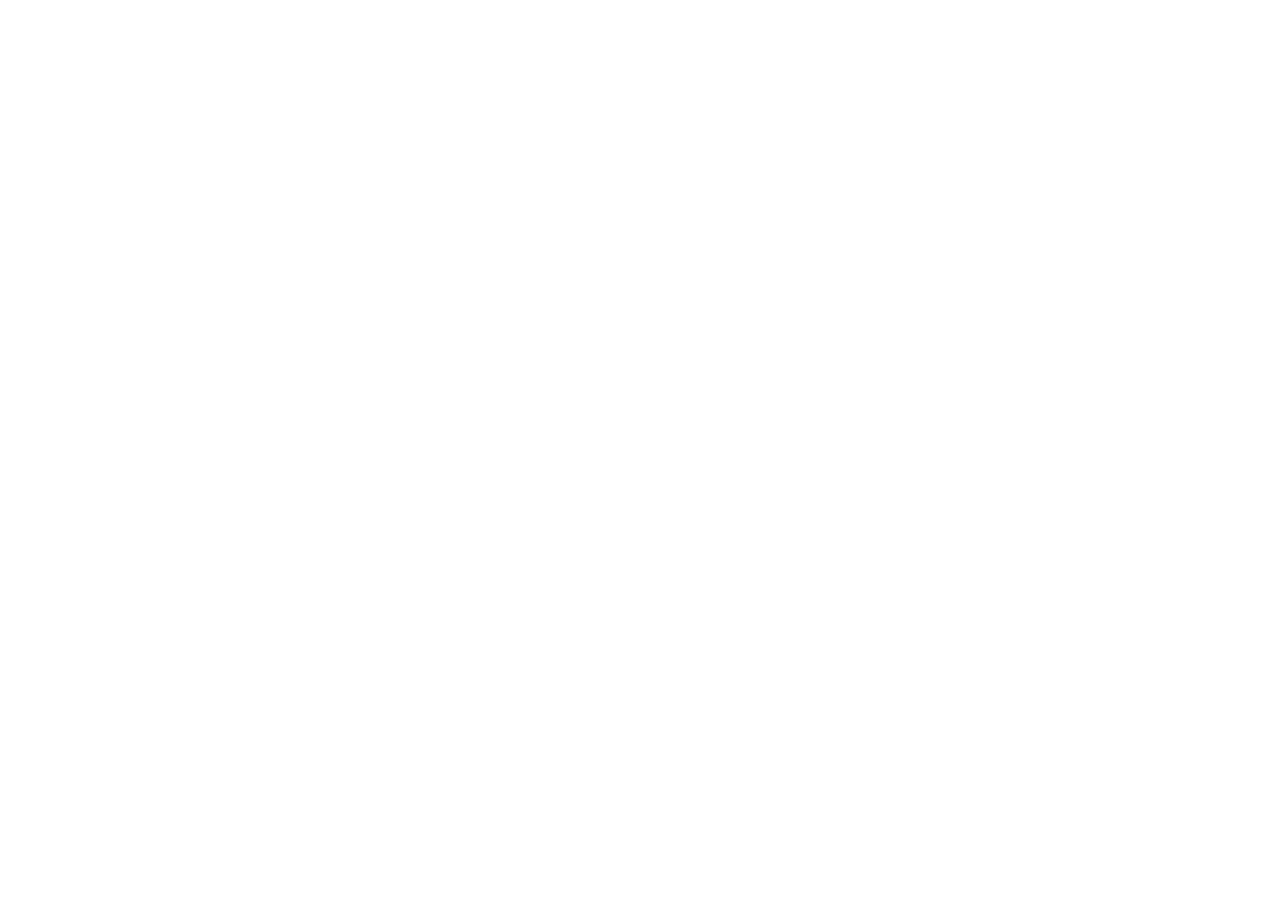
==== index.html @ e9d0d240 "Initial Commit" ====
<!DOCTYPE html>
<html lang="pt-BR">
<head>
    <meta charset="UTF-8">
    <meta name="viewport" content="width=device-width, initial-scale=1.0">
    <title>Paulo Gustavo Moreira Jalowyj - RU: 4232191</title>
</head>
<body>
    
</body>
</html>
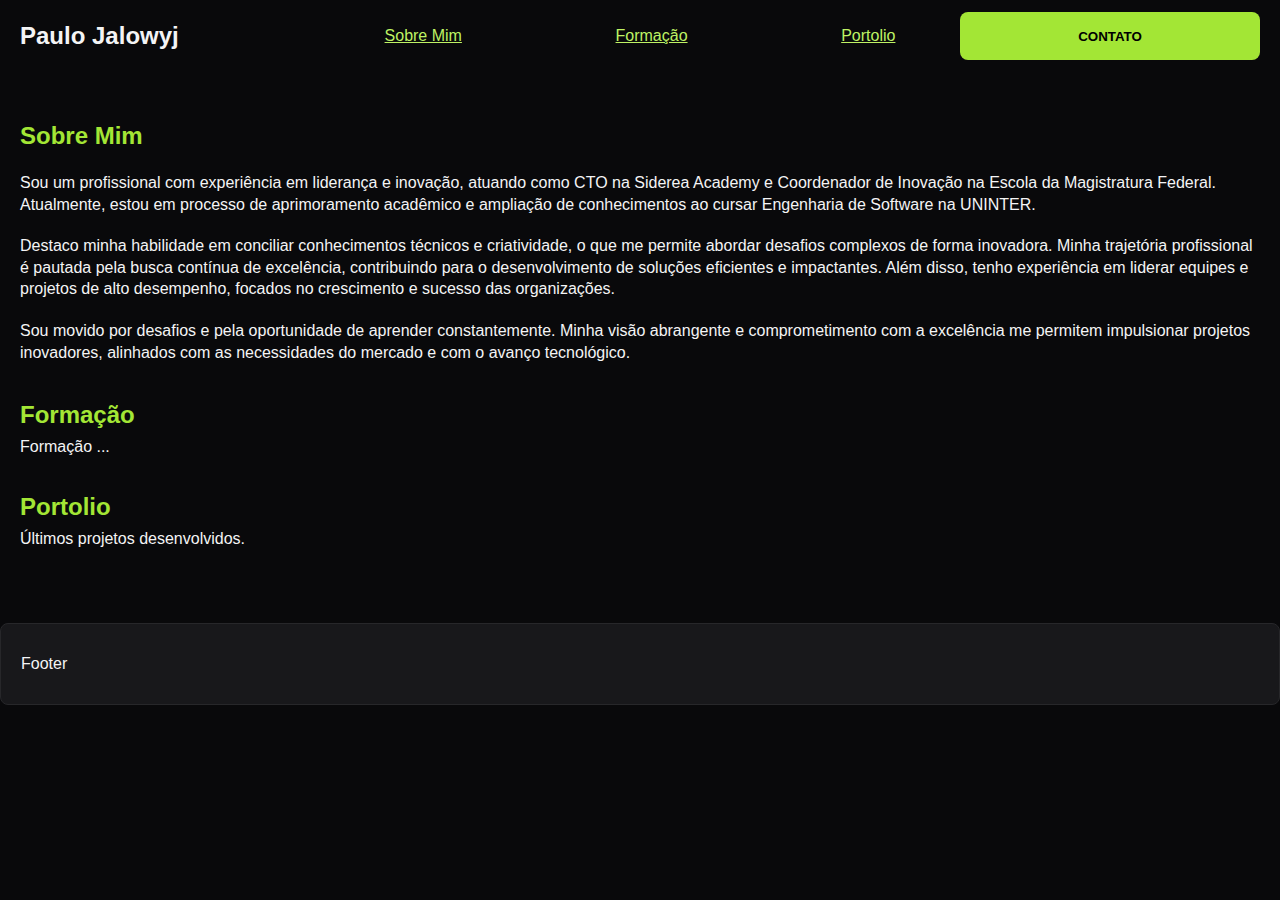
==== commit 23f68ef0: "Add homepage style" ====
--- a/index.html
+++ b/index.html
@@ -1,11 +1,119 @@
 <!DOCTYPE html>
 <html lang="pt-BR">
-<head>
-    <meta charset="UTF-8">
-    <meta name="viewport" content="width=device-width, initial-scale=1.0">
+  <head>
+    <meta charset="UTF-8" />
+    <meta name="viewport" content="width=device-width, initial-scale=1.0" />
+    <link rel="stylesheet" href="reset.css" />
+    <link rel="stylesheet" href="style.css" />
     <title>Paulo Gustavo Moreira Jalowyj - RU: 4232191</title>
-</head>
-<body>
-    
-</body>
-</html>+  </head>
+  <body>
+    <div class="container">
+      <header>
+        <h1 class="logo">Paulo Jalowyj</h1>
+        <nav class="nav">
+          <ul>
+            <li><a href="#sobre">Sobre Mim</a></li>
+            <li><a href="#formacao">Formação</a></li>
+            <li><a href="#portfolio">Portolio</a></li>
+          </ul>
+        </nav>
+        <div style="width: 100%; display: flex; justify-content: end">
+          <button class="contato" onclick="goToAnchor('contato')">
+            Contato
+          </button>
+        </div>
+      </header>
+    </div>
+    <main>
+      <div class="container">
+        <section id="sobre">
+          <div class="section-title-container">
+            <h2>Sobre Mim</h2>
+          </div>
+          <div class="content">
+            <p>
+              Sou um profissional com experiência em liderança e inovação,
+              atuando como CTO na Siderea Academy e Coordenador de Inovação na
+              Escola da Magistratura Federal. Atualmente, estou em processo de
+              aprimoramento acadêmico e ampliação de conhecimentos ao cursar
+              Engenharia de Software na UNINTER.
+            </p>
+
+            <p>
+              Destaco minha habilidade em conciliar conhecimentos técnicos e
+              criatividade, o que me permite abordar desafios complexos de forma
+              inovadora. Minha trajetória profissional é pautada pela busca
+              contínua de excelência, contribuindo para o desenvolvimento de
+              soluções eficientes e impactantes. Além disso, tenho experiência
+              em liderar equipes e projetos de alto desempenho, focados no
+              crescimento e sucesso das organizações.
+            </p>
+
+            <p>
+              Sou movido por desafios e pela oportunidade de aprender
+              constantemente. Minha visão abrangente e comprometimento com a
+              excelência me permitem impulsionar projetos inovadores, alinhados
+              com as necessidades do mercado e com o avanço tecnológico.
+            </p>
+          </div>
+        </section>
+
+        <section id="formacao">
+          <div class="section-title-container">
+            <h2>Formação</h2>
+            <p>Formação ...</p>
+          </div>
+          <div id=""></div>
+        </section>
+
+        <section id="portfolio">
+          <div class="section-title-container">
+            <h2>Portolio</h2>
+            <p>Últimos projetos desenvolvidos.</p>
+          </div>
+          <div id="github"></div>
+        </section>
+      </div>
+    </main>
+    <footer>
+      <div class="footer-content">Footer</div>
+      <div></div>
+    </footer>
+
+    <script>
+      // Fazendo uma requisição GET para a API de repositório no GitHub
+      fetch("https://api.github.com/users/paulojalowyj/repos?per_page=5")
+        .then((response) => response.json()) // Parse da resposta como JSON
+        .then((data) => {
+          // Manipulação dos dados recebidos da API
+          const dataContainer = document.getElementById("github");
+          data.map((item) => {
+            // Criar elementos com base nos dados da API
+            const card = document.createElement("div");
+            const id = document.createElement("p");
+            const language = document.createElement("p");
+
+            card.className = "repository-card";
+
+            id.textContent = item.id;
+            language.textContent = item.language;
+
+            dataContainer.appendChild(card);
+            card.appendChild(id);
+            card.appendChild(language);
+          });
+        })
+        .catch((error) =>
+          console.error("Ocorreu um erro ao buscar os dados da API:", error)
+        );
+
+      //Função de navegação para o botão de contato
+      function goToAnchor(anchor) {
+        var loc = document.location.toString().split("#")[0];
+        document.location = loc + "#" + anchor;
+        return false;
+      }
+    </script>
+  </body>
+</html>
--- a/style.css
+++ b/style.css
@@ -0,0 +1,143 @@
+:root {
+  --zinc-50: #fafafa;
+  --zinc-100: #f4f4f5;
+  --zinc-200: #e4e4e7;
+  --zinc-300: #d4d4d8;
+  --zinc-400: #a1a1aa;
+  --zinc-500: #71717a;
+  --zinc-600: #52525b;
+  --zinc-700: #3f3f46;
+  --zinc-800: #27272a;
+  --zinc-900: #18181b;
+  --zinc-950: #09090b;
+  --lime-50: #f7fee7;
+  --lime-100: #ecfccb;
+  --lime-200: #d9f99d;
+  --lime-300: #bef264;
+  --lime-400: #a3e635;
+  --lime-500: #84cc16;
+  --lime-600: #65a30d;
+  --lime-700: #4d7c0f;
+  --lime-800: #3f6212;
+  --lime-900: #365314;
+  --lime-950: #1a2e05;
+}
+
+html {
+  font-family: Arial, Helvetica, sans-serif;
+  color: var(--zinc-100);
+  background-color: var(--zinc-950);
+}
+
+nav {
+  width: 100%;
+}
+
+nav ul {
+  display: flex;
+  flex-direction: row;
+  justify-content: space-between;
+  width: 100%;
+}
+
+.nav a {
+  color: var(--lime-300);
+}
+
+.container {
+  padding: 12px 20px 12px 20px;
+  max-width: 1440px;
+  margin: auto;
+}
+
+header {
+  display: grid;
+  grid-template-columns: 2fr 3fr 2fr;
+  align-items: center;
+  gap: 24px;
+}
+
+.footer-content {
+  background-color: var(--zinc-900);
+  padding: 32px 20px;
+  border-radius: 8px;
+  border: solid 1px var(--zinc-800);
+}
+
+.logo {
+  font-weight: bold;
+  font-size: x-large;
+}
+
+button {
+  height: 48px;
+  width: 100%;
+  max-width: 300px;
+  border: 0;
+  border-radius: 8px;
+  border-color: #f5f5f5;
+  background-color: var(--lime-400);
+  color: black;
+  text-transform: uppercase;
+  font-weight: bold;
+  cursor: pointer;
+}
+
+section {
+  margin: 40px 0;
+}
+
+h2 {
+  color: var(--lime-400);
+  font-weight: bolder;
+  font-size: x-large;
+  margin-bottom: 12px;
+}
+
+.repository-card {
+  background-color: var(--zinc-900);
+  padding: 20px;
+  border-radius: 8px;
+  border: solid 1px var(--zinc-800);
+}
+
+#github {
+  display: grid;
+  grid-template-columns: 1fr 1fr;
+  gap: 8px;
+}
+
+.section-title-container {
+  margin: 24px 0 24px 0;
+}
+
+@media only screen and (max-width: 600px) {
+  header {
+    display: flex;
+    flex-direction: column;
+    align-items: center;
+  }
+
+  #github {
+    display: flex;
+    flex-direction: column;
+    gap: 8px;
+  }
+
+  button {
+    max-width: 100%;
+  }
+
+  footer {
+    padding: 12px 20px 12px 20px;
+    max-width: 1440px;
+    margin: auto;
+  }
+}
+
+.content {
+  display: flex;
+  flex-direction: column;
+  gap: 20px;
+  line-height: 1.35rem;
+}
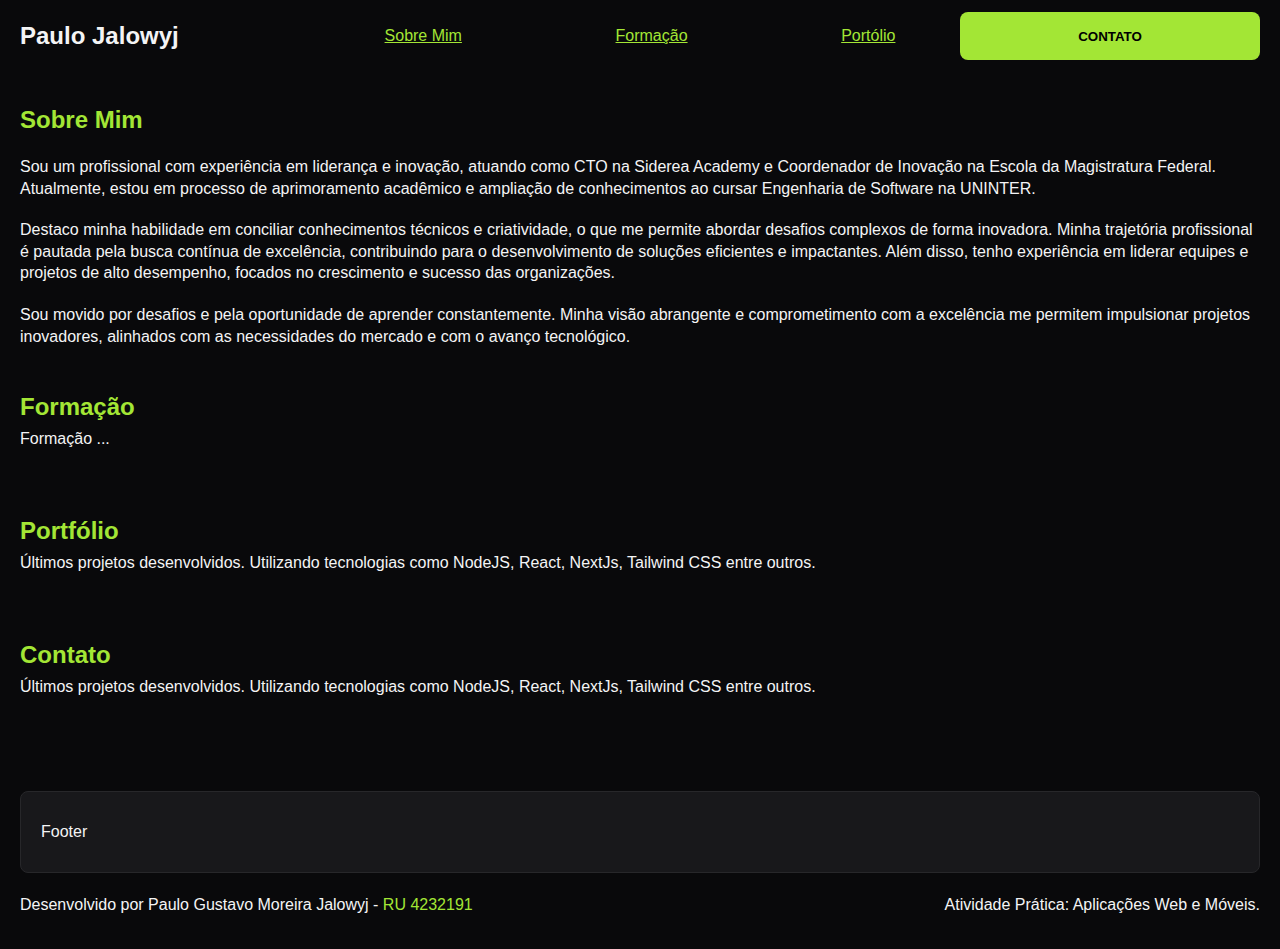
==== commit 4f06c4a1: "style: repository cards" ====
--- a/index.html
+++ b/index.html
@@ -8,100 +8,136 @@
     <title>Paulo Gustavo Moreira Jalowyj - RU: 4232191</title>
   </head>
   <body>
-    <div class="container">
-      <header>
-        <h1 class="logo">Paulo Jalowyj</h1>
-        <nav class="nav">
-          <ul>
-            <li><a href="#sobre">Sobre Mim</a></li>
-            <li><a href="#formacao">Formação</a></li>
-            <li><a href="#portfolio">Portolio</a></li>
-          </ul>
-        </nav>
-        <div style="width: 100%; display: flex; justify-content: end">
-          <button class="contato" onclick="goToAnchor('contato')">
-            Contato
-          </button>
+    <header>
+      <h1 class="logo">Paulo Jalowyj</h1>
+      <nav class="nav">
+        <ul>
+          <li><a href="#sobre">Sobre Mim</a></li>
+          <li><a href="#formacao">Formação</a></li>
+          <li><a href="#portfolio">Portólio</a></li>
+        </ul>
+      </nav>
+      <div style="width: 100%; display: flex; justify-content: end">
+        <button class="contato" onclick="goToAnchor('contato')">Contato</button>
+      </div>
+    </header>
+    <main>
+      <section id="sobre">
+        <div class="section-title-container">
+          <h2>Sobre Mim</h2>
         </div>
-      </header>
-    </div>
-    <main>
-      <div class="container">
-        <section id="sobre">
-          <div class="section-title-container">
-            <h2>Sobre Mim</h2>
-          </div>
-          <div class="content">
-            <p>
-              Sou um profissional com experiência em liderança e inovação,
-              atuando como CTO na Siderea Academy e Coordenador de Inovação na
-              Escola da Magistratura Federal. Atualmente, estou em processo de
-              aprimoramento acadêmico e ampliação de conhecimentos ao cursar
-              Engenharia de Software na UNINTER.
-            </p>
+        <div class="content">
+          <p>
+            Sou um profissional com experiência em liderança e inovação, atuando
+            como CTO na Siderea Academy e Coordenador de Inovação na Escola da
+            Magistratura Federal. Atualmente, estou em processo de aprimoramento
+            acadêmico e ampliação de conhecimentos ao cursar Engenharia de
+            Software na UNINTER.
+          </p>
 
-            <p>
-              Destaco minha habilidade em conciliar conhecimentos técnicos e
-              criatividade, o que me permite abordar desafios complexos de forma
-              inovadora. Minha trajetória profissional é pautada pela busca
-              contínua de excelência, contribuindo para o desenvolvimento de
-              soluções eficientes e impactantes. Além disso, tenho experiência
-              em liderar equipes e projetos de alto desempenho, focados no
-              crescimento e sucesso das organizações.
-            </p>
+          <p>
+            Destaco minha habilidade em conciliar conhecimentos técnicos e
+            criatividade, o que me permite abordar desafios complexos de forma
+            inovadora. Minha trajetória profissional é pautada pela busca
+            contínua de excelência, contribuindo para o desenvolvimento de
+            soluções eficientes e impactantes. Além disso, tenho experiência em
+            liderar equipes e projetos de alto desempenho, focados no
+            crescimento e sucesso das organizações.
+          </p>
 
-            <p>
-              Sou movido por desafios e pela oportunidade de aprender
-              constantemente. Minha visão abrangente e comprometimento com a
-              excelência me permitem impulsionar projetos inovadores, alinhados
-              com as necessidades do mercado e com o avanço tecnológico.
-            </p>
-          </div>
-        </section>
+          <p>
+            Sou movido por desafios e pela oportunidade de aprender
+            constantemente. Minha visão abrangente e comprometimento com a
+            excelência me permitem impulsionar projetos inovadores, alinhados
+            com as necessidades do mercado e com o avanço tecnológico.
+          </p>
+        </div>
+      </section>
 
-        <section id="formacao">
-          <div class="section-title-container">
-            <h2>Formação</h2>
-            <p>Formação ...</p>
-          </div>
-          <div id=""></div>
-        </section>
+      <section id="formacao">
+        <div class="section-title-container">
+          <h2>Formação</h2>
+          <p>Formação ...</p>
+        </div>
+        <div id=""></div>
+      </section>
 
-        <section id="portfolio">
-          <div class="section-title-container">
-            <h2>Portolio</h2>
-            <p>Últimos projetos desenvolvidos.</p>
-          </div>
-          <div id="github"></div>
-        </section>
-      </div>
+      <section id="portfolio">
+        <div class="section-title-container">
+          <h2>Portfólio</h2>
+          <p>
+            Últimos projetos desenvolvidos. Utilizando tecnologias como NodeJS,
+            React, NextJs, Tailwind CSS entre outros.
+          </p>
+        </div>
+        <!--Recebe dados da API do github através do Javascript-->
+        <div id="github"></div>
+      </section>
+
+      <section id="contato">
+        <div class="section-title-container">
+          <h2>Contato</h2>
+          <p>
+            Últimos projetos desenvolvidos. Utilizando tecnologias como NodeJS,
+            React, NextJs, Tailwind CSS entre outros.
+          </p>
+        </div>
+      </section>
     </main>
     <footer>
       <div class="footer-content">Footer</div>
-      <div></div>
+      <div class="footer-copyright">
+        <span
+          >Desenvolvido por Paulo Gustavo Moreira Jalowyj -
+          <span style="color: var(--lime-400)">RU 4232191</span></span
+        >
+        <span>Atividade Prática: Aplicações Web e Móveis.</span>
+      </div>
     </footer>
 
     <script>
       // Fazendo uma requisição GET para a API de repositório no GitHub
-      fetch("https://api.github.com/users/paulojalowyj/repos?per_page=5")
+      fetch("https://api.github.com/users/paulojalowyj/repos?per_page=10")
         .then((response) => response.json()) // Parse da resposta como JSON
         .then((data) => {
           // Manipulação dos dados recebidos da API
           const dataContainer = document.getElementById("github");
           data.map((item) => {
+            console.log(item);
             // Criar elementos com base nos dados da API
             const card = document.createElement("div");
+            const cardHeader = document.createElement("div");
             const id = document.createElement("p");
             const language = document.createElement("p");
+            const description = document.createElement("p");
+            const name = document.createElement("h3");
+            const link = document.createElement("a");
 
             card.className = "repository-card";
+            cardHeader.className = "repository-card-header";
 
             id.textContent = item.id;
+            name.textContent = item.name;
+            name.className = "repository-name";
+
             language.textContent = item.language;
+            language.className = "respository-language";
+
+            description.textContent = item.description;
+            description.className = "respository-description";
+
+            link.textContent = item.svn_url;
+            link.setAttribute("href", item.svn_url);
+            link.setAttribute("target", "__blank");
+            link.className = "repository-link";
 
             dataContainer.appendChild(card);
-            card.appendChild(id);
+            card.appendChild(cardHeader);
+            cardHeader.appendChild(name);
+            cardHeader.appendChild(id);
+            card.appendChild(description);
             card.appendChild(language);
+            card.appendChild(link);
           });
         })
         .catch((error) =>
--- a/style.css
+++ b/style.css
@@ -41,7 +41,7 @@
 }
 
 .nav a {
-  color: var(--lime-300);
+  color: var(--lime-400);
 }
 
 .container {
@@ -55,6 +55,15 @@
   grid-template-columns: 2fr 3fr 2fr;
   align-items: center;
   gap: 24px;
+  padding: 12px 20px 12px 20px;
+  max-width: 1440px;
+  margin: auto;
+}
+
+footer {
+  padding: 60px 20px 12px 20px;
+  max-width: 1440px;
+  margin: auto;
 }
 
 .footer-content {
@@ -62,6 +71,12 @@
   padding: 32px 20px;
   border-radius: 8px;
   border: solid 1px var(--zinc-800);
+}
+
+.footer-copyright {
+  display: flex;
+  padding: 24px 0;
+  justify-content: space-between;
 }
 
 .logo {
@@ -81,10 +96,20 @@
   text-transform: uppercase;
   font-weight: bold;
   cursor: pointer;
+  transition: all;
+  transition-duration: 250ms;
+}
+
+button:hover {
+  opacity: 90%;
+  border: solid 1px var(--lime-500)
 }
 
 section {
   margin: 40px 0;
+  padding: 12px 20px 12px 20px;
+  max-width: 1440px;
+  margin: auto;
 }
 
 h2 {
@@ -99,6 +124,35 @@
   padding: 20px;
   border-radius: 8px;
   border: solid 1px var(--zinc-800);
+  display: flex;
+  flex-direction: column;
+}
+
+.repository-card-header {
+  display: flex;
+  justify-content: space-between;
+  margin-bottom: 12px;
+}
+
+.repository-card-header h3 {
+  font-weight: bold;
+  text-transform: uppercase;
+}
+
+.repository-card-header p {
+  color: var(--lime-400);
+}
+
+.respository-description {
+  font-size: small;
+  line-height: 1.25rem;
+  margin-bottom: 20px;
+  color: var(--zinc-400);
+}
+
+.repository-link {
+  color: var(--lime-400);
+  margin-top: 12px;
 }
 
 #github {
@@ -127,12 +181,6 @@
   button {
     max-width: 100%;
   }
-
-  footer {
-    padding: 12px 20px 12px 20px;
-    max-width: 1440px;
-    margin: auto;
-  }
 }
 
 .content {
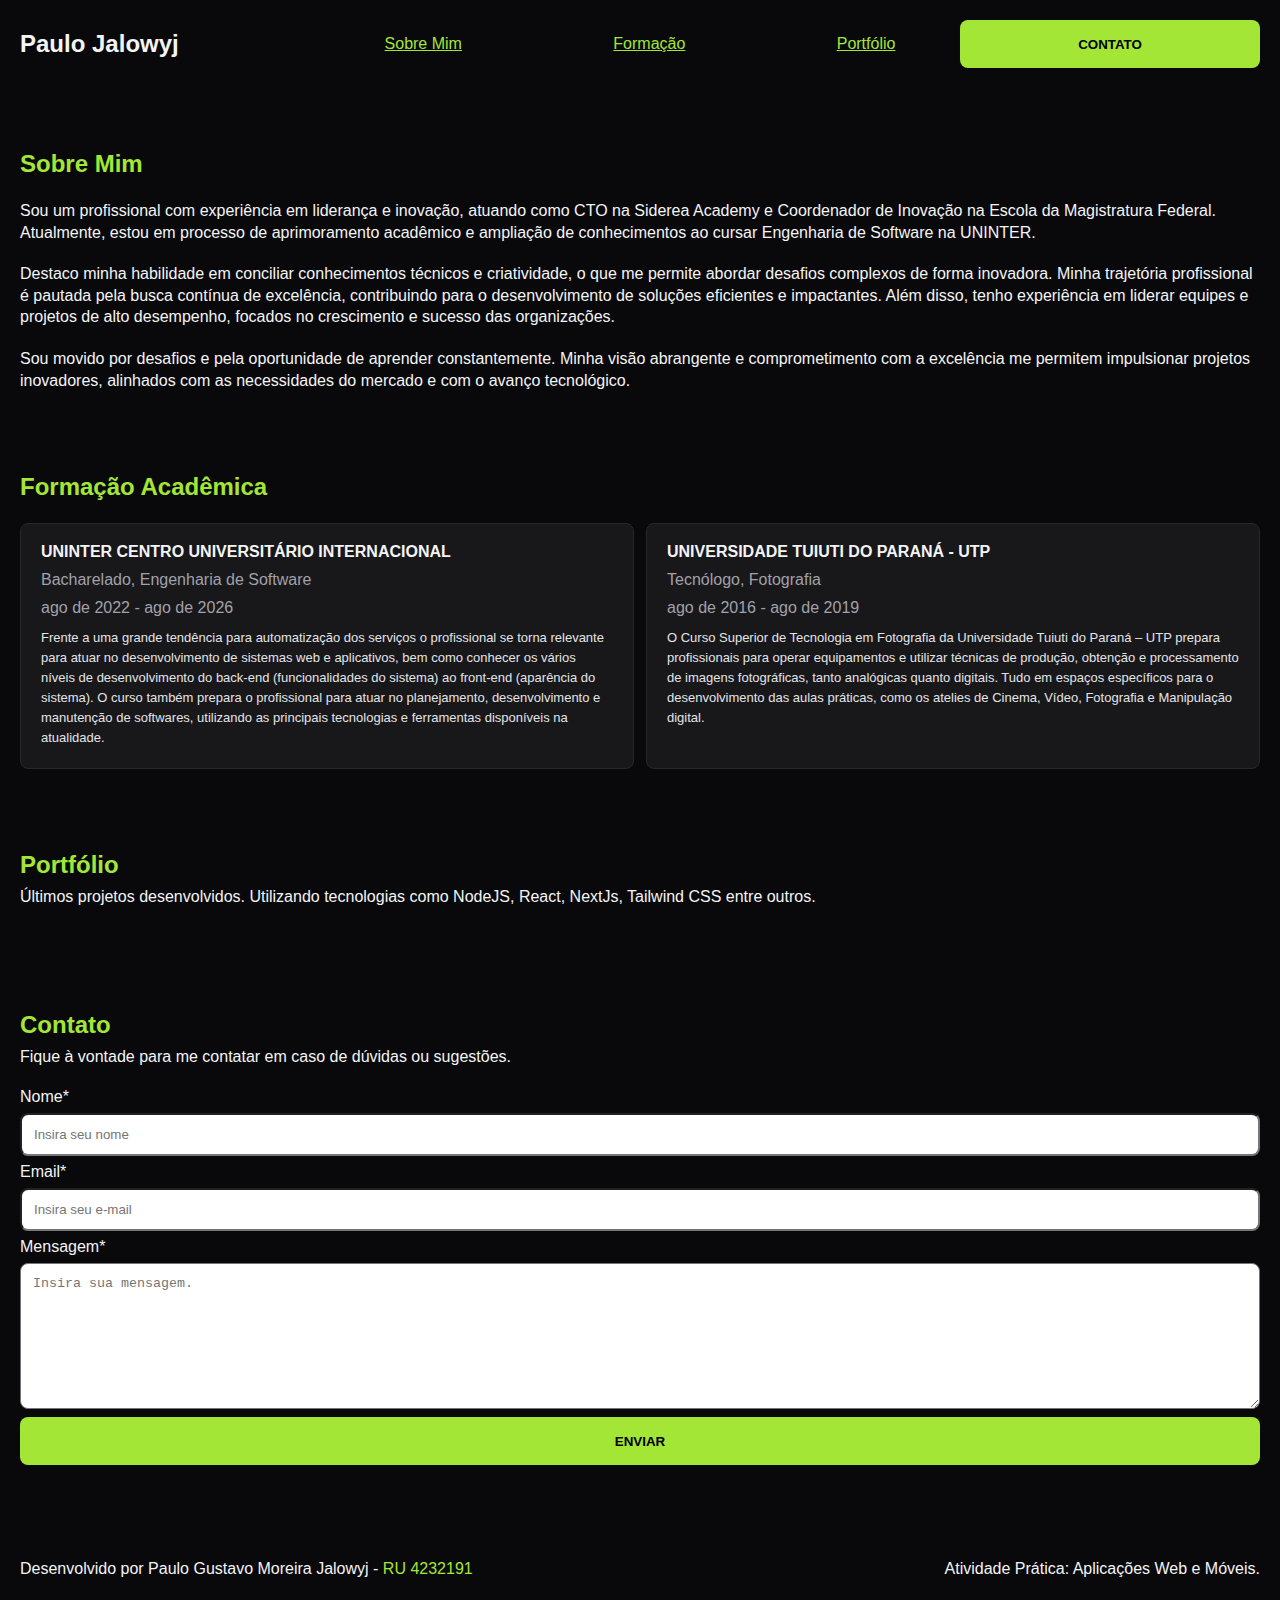
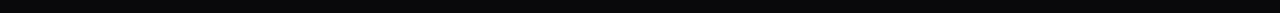
==== commit ba117be0: "feat: add new sections" ====
--- a/index.html
+++ b/index.html
@@ -14,7 +14,7 @@
         <ul>
           <li><a href="#sobre">Sobre Mim</a></li>
           <li><a href="#formacao">Formação</a></li>
-          <li><a href="#portfolio">Portólio</a></li>
+          <li><a href="#portfolio">Portfólio</a></li>
         </ul>
       </nav>
       <div style="width: 100%; display: flex; justify-content: end">
@@ -56,10 +56,43 @@
 
       <section id="formacao">
         <div class="section-title-container">
-          <h2>Formação</h2>
-          <p>Formação ...</p>
-        </div>
-        <div id=""></div>
+          <h2>Formação Acadêmica</h2>
+          <p></p>
+        </div>
+        <div class="academy-container">
+          <div class="academy-card">
+            <h3 class="academy-title">
+              UNINTER Centro Universitário Internacional
+            </h3>
+            <p class="academy-course">Bacharelado, Engenharia de Software</p>
+            <p class="academy-duration">ago de 2022 - ago de 2026</p>
+            <p class="academy-description">
+              Frente a uma grande tendência para automatização dos serviços o
+              profissional se torna relevante para atuar no desenvolvimento de
+              sistemas web e aplicativos, bem como conhecer os vários níveis de
+              desenvolvimento do back-end (funcionalidades do sistema) ao
+              front-end (aparência do sistema). O curso também prepara o
+              profissional para atuar no planejamento, desenvolvimento e
+              manutenção de softwares, utilizando as principais tecnologias e
+              ferramentas disponíveis na atualidade.
+            </p>
+          </div>
+
+          <div class="academy-card">
+            <h3 class="academy-title">Universidade Tuiuti do Paraná - UTP</h3>
+            <p class="academy-course">Tecnólogo, Fotografia</p>
+            <p class="academy-duration">ago de 2016 - ago de 2019</p>
+            <p class="academy-description">
+              O Curso Superior de Tecnologia em Fotografia da Universidade
+              Tuiuti do Paraná – UTP prepara profissionais para operar
+              equipamentos e utilizar técnicas de produção, obtenção e
+              processamento de imagens fotográficas, tanto analógicas quanto
+              digitais. Tudo em espaços específicos para o desenvolvimento das
+              aulas práticas, como os atelies de Cinema, Vídeo, Fotografia e
+              Manipulação digital.
+            </p>
+          </div>
+        </div>
       </section>
 
       <section id="portfolio">
@@ -78,14 +111,71 @@
         <div class="section-title-container">
           <h2>Contato</h2>
           <p>
-            Últimos projetos desenvolvidos. Utilizando tecnologias como NodeJS,
-            React, NextJs, Tailwind CSS entre outros.
-          </p>
-        </div>
+            Fique à vontade para me contatar em caso de dúvidas ou sugestões.
+          </p>
+        </div>
+
+        <form>
+          <div class="form-text form-group field-name">
+            <label for="name" class="form-text-label"
+              >Nome<span class="form-required">*</span></label
+            >
+            <input
+              type="text"
+              placeholder="Insira seu nome"
+              class="form-control"
+              name="name"
+              access="false"
+              id="name"
+              required="required"
+              aria-required="true"
+            />
+          </div>
+          <div class="form-text form-group field-email">
+            <label for="email" class="form-text-label"
+              >Email<span class="form-required">*</span></label
+            >
+            <input
+              type="email"
+              placeholder="Insira seu e-mail"
+              class="form-control"
+              name="email"
+              access="false"
+              id="email"
+              required="required"
+              aria-required="true"
+            />
+          </div>
+          <div class="form-textarea form-group field-message">
+            <label for="message" class="form-textarea-label"
+              >Mensagem<span class="form-required">*</span></label
+            >
+            <textarea
+              type="textarea"
+              placeholder="Insira sua mensagem."
+              class="form-control"
+              name="message"
+              access="false"
+              id="message"
+              required="required"
+              aria-required="true"
+            ></textarea>
+          </div>
+          <div class="form-group">
+            <button
+              type="submit"
+              class="button submit"
+              name="submit"
+              access="false"
+              id="submit"
+            >
+              Enviar
+            </button>
+          </div>
+        </form>
       </section>
     </main>
     <footer>
-      <div class="footer-content">Footer</div>
       <div class="footer-copyright">
         <span
           >Desenvolvido por Paulo Gustavo Moreira Jalowyj -
--- a/style.css
+++ b/style.css
@@ -40,6 +40,41 @@
   width: 100%;
 }
 
+.academy-container {
+  display: grid;
+  grid-template-columns: 1fr 1fr;
+  gap: 12px;
+}
+
+.academy-card {
+  background-color: var(--zinc-900);
+  padding: 20px;
+  border-radius: 8px;
+  border: solid 1px var(--zinc-800);
+  display: flex;
+  flex-direction: column;
+  gap: 12px;
+}
+
+.academy-title {
+  text-transform: uppercase;
+  font-weight: bold;
+}
+
+.academy-course {
+  color: var(--zinc-400);
+}
+
+.academy-duration {
+  color: var(--zinc-400);
+}
+
+.academy-description {
+  color: var(--zinc-200);
+  line-height: 1.25rem;
+  font-size: small;
+}
+
 .nav a {
   color: var(--lime-400);
 }
@@ -55,7 +90,7 @@
   grid-template-columns: 2fr 3fr 2fr;
   align-items: center;
   gap: 24px;
-  padding: 12px 20px 12px 20px;
+  padding: 20px 20px 12px 20px;
   max-width: 1440px;
   margin: auto;
 }
@@ -102,12 +137,11 @@
 
 button:hover {
   opacity: 90%;
-  border: solid 1px var(--lime-500)
+  border: solid 1px var(--lime-500);
 }
 
 section {
-  margin: 40px 0;
-  padding: 12px 20px 12px 20px;
+  padding: 48px 20px 12px 20px;
   max-width: 1440px;
   margin: auto;
 }
@@ -132,9 +166,6 @@
   display: flex;
   justify-content: space-between;
   margin-bottom: 12px;
-}
-
-.repository-card-header h3 {
   font-weight: bold;
   text-transform: uppercase;
 }
@@ -158,7 +189,7 @@
 #github {
   display: grid;
   grid-template-columns: 1fr 1fr;
-  gap: 8px;
+  gap: 12px;
 }
 
 .section-title-container {
@@ -189,3 +220,25 @@
   gap: 20px;
   line-height: 1.35rem;
 }
+
+.form-group {
+  display: flex;
+  flex-direction: column;
+  gap: 8px;
+  margin-top: 8px;
+}
+
+.form-textarea .form-control{
+  border-radius: 8px;
+  height: 120px;
+  padding: 12px
+}
+
+.form-text .form-control{
+  border-radius: 8px;
+  padding: 12px
+}
+
+.submit {
+  min-width: 100%;
+}
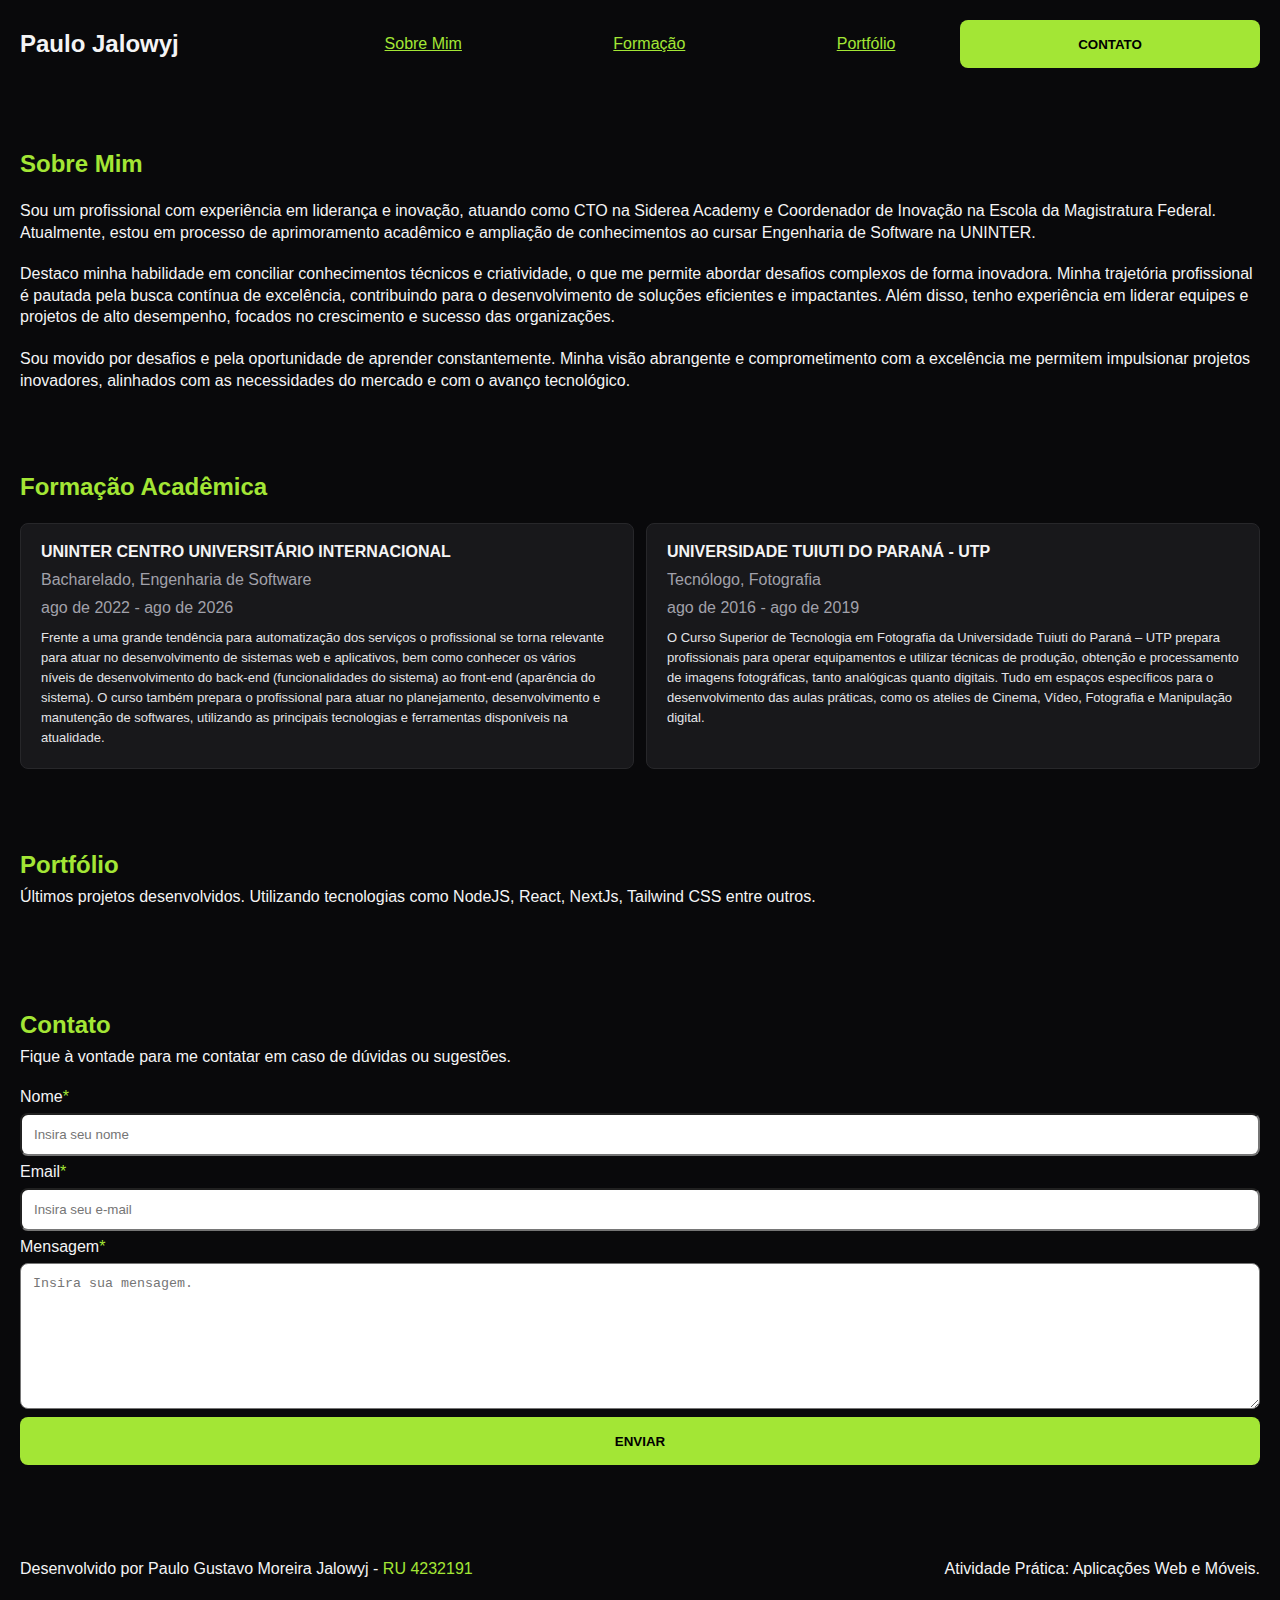
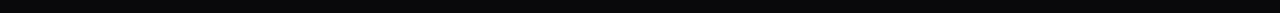
==== commit 2793f7ba: "feat: add comments in document" ====
--- a/index.html
+++ b/index.html
@@ -8,6 +8,7 @@
     <title>Paulo Gustavo Moreira Jalowyj - RU: 4232191</title>
   </head>
   <body>
+    <!--Seção de cabeçalho do Site-->
     <header>
       <h1 class="logo">Paulo Jalowyj</h1>
       <nav class="nav">
@@ -22,6 +23,7 @@
       </div>
     </header>
     <main>
+      <!--Seção de Sobre Mim-->
       <section id="sobre">
         <div class="section-title-container">
           <h2>Sobre Mim</h2>
@@ -54,6 +56,7 @@
         </div>
       </section>
 
+      <!--Seção de Formação-->
       <section id="formacao">
         <div class="section-title-container">
           <h2>Formação Acadêmica</h2>
@@ -95,6 +98,7 @@
         </div>
       </section>
 
+      <!--Seção de Portfolio-->
       <section id="portfolio">
         <div class="section-title-container">
           <h2>Portfólio</h2>
@@ -103,10 +107,12 @@
             React, NextJs, Tailwind CSS entre outros.
           </p>
         </div>
-        <!--Recebe dados da API do github através do Javascript-->
+
+        <!--Essa <div> recebe dados da API do github através do fetch javascript-->
         <div id="github"></div>
       </section>
 
+      <!--Seção de contato-->
       <section id="contato">
         <div class="section-title-container">
           <h2>Contato</h2>
@@ -115,6 +121,7 @@
           </p>
         </div>
 
+        <!--Formulário de contato-->
         <form>
           <div class="form-text form-group field-name">
             <label for="name" class="form-text-label"
--- a/style.css
+++ b/style.css
@@ -1,3 +1,8 @@
+/*    
+Arquivo responssável pelos estilos da página.
+*/
+
+/*Definição das variáveis padrões*/
 :root {
   --zinc-50: #fafafa;
   --zinc-100: #f4f4f5;
@@ -196,6 +201,7 @@
   margin: 24px 0 24px 0;
 }
 
+/*Definição das media queries para responsividade*/
 @media only screen and (max-width: 600px) {
   header {
     display: flex;
@@ -209,6 +215,12 @@
     gap: 8px;
   }
 
+  .academy-container {
+    display: flex;
+    flex-direction: column;
+    gap: 8px;
+  }
+
   button {
     max-width: 100%;
   }
@@ -228,15 +240,19 @@
   margin-top: 8px;
 }
 
-.form-textarea .form-control{
+.form-textarea .form-control {
   border-radius: 8px;
   height: 120px;
-  padding: 12px
-}
-
-.form-text .form-control{
-  border-radius: 8px;
-  padding: 12px
+  padding: 12px;
+}
+
+.form-text .form-control {
+  border-radius: 8px;
+  padding: 12px;
+}
+
+.form-required {
+  color: var(--lime-400);
 }
 
 .submit {
